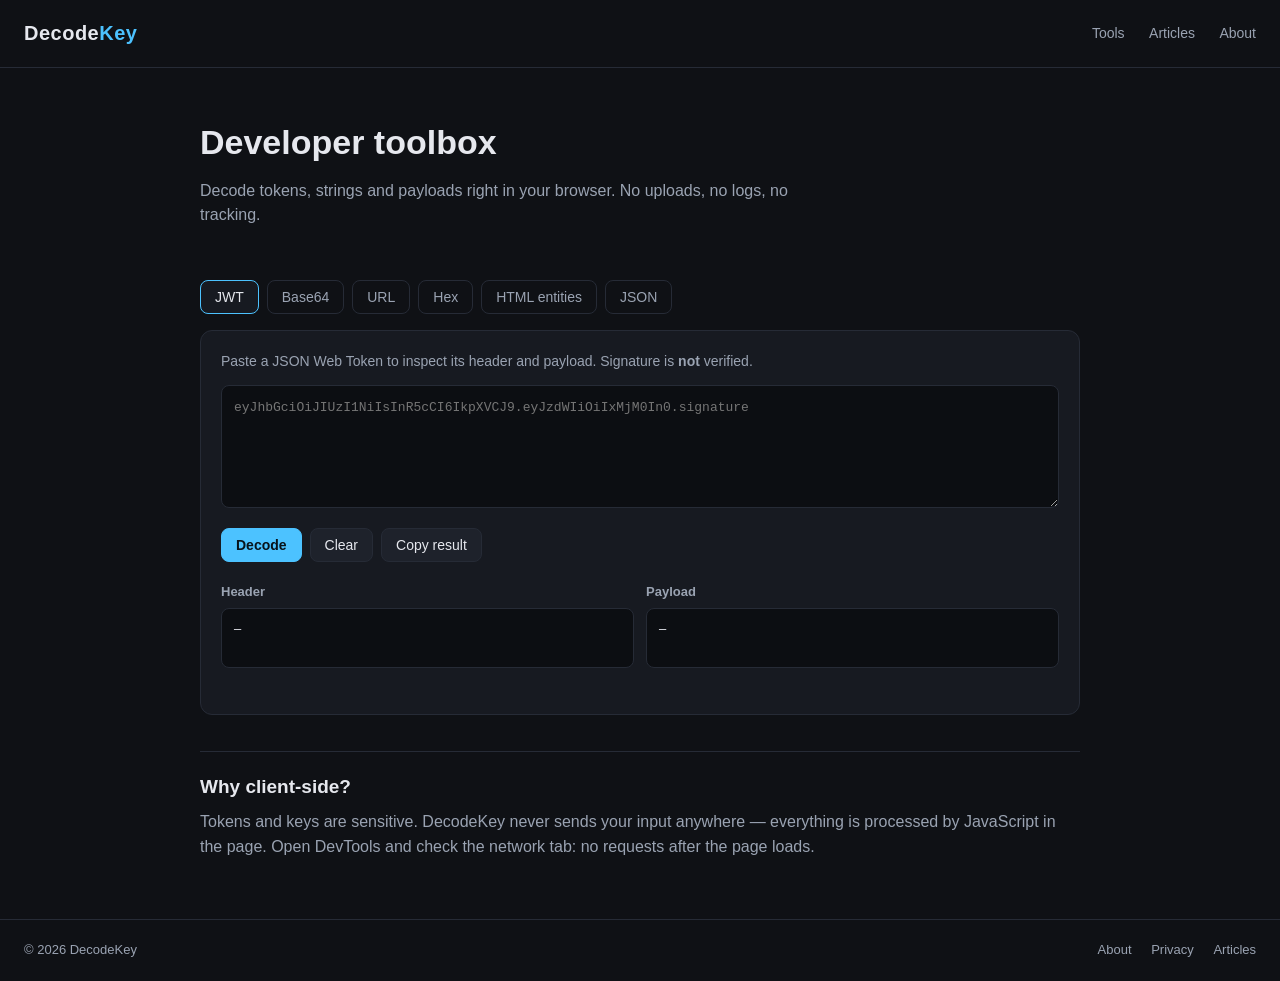
==== index.html @ 0d26626d "DecodeKey: client-side developer toolbox (JWT, Base64, URL, hex, HTML, JSON)" ====
<!doctype html>
<html lang="en">
<head>
  <meta charset="utf-8">
  <meta name="viewport" content="width=device-width, initial-scale=1">
  <title>DecodeKey — JWT, Base64, URL &amp; Hex Tools</title>
  <meta name="description" content="Free client-side developer tools: decode JWT tokens, Base64, URL-encoded strings, hex and HTML entities. Nothing leaves your browser.">
  <link rel="icon" href="/favicon.svg" type="image/svg+xml">
  <link rel="stylesheet" href="/css/style.css">
</head>
<body>
  <header class="site-header">
    <a class="logo" href="/">Decode<span>Key</span></a>
    <nav>
      <a href="/#tools">Tools</a>
      <a href="/articles/what-is-jwt.html">Articles</a>
      <a href="/about.html">About</a>
    </nav>
  </header>

  <main>
    <section class="hero">
      <h1>Developer toolbox</h1>
      <p class="lead">Decode tokens, strings and payloads right in your browser. No uploads, no logs, no tracking.</p>
    </section>

    <section id="tools" class="tools">
      <div class="tabs" role="tablist">
        <button class="tab active" data-tool="jwt" role="tab">JWT</button>
        <button class="tab" data-tool="base64" role="tab">Base64</button>
        <button class="tab" data-tool="url" role="tab">URL</button>
        <button class="tab" data-tool="hex" role="tab">Hex</button>
        <button class="tab" data-tool="html" role="tab">HTML entities</button>
        <button class="tab" data-tool="json" role="tab">JSON</button>
      </div>

      <div class="panel active" id="panel-jwt">
        <p class="hint">Paste a JSON Web Token to inspect its header and payload. Signature is <strong>not</strong> verified.</p>
        <textarea id="jwt-in" rows="5" placeholder="eyJhbGciOiJIUzI1NiIsInR5cCI6IkpXVCJ9.eyJzdWIiOiIxMjM0In0.signature"></textarea>
        <div class="actions">
          <button class="btn primary" id="jwt-decode">Decode</button>
          <button class="btn" id="jwt-clear">Clear</button>
          <button class="btn" id="jwt-copy">Copy result</button>
        </div>
        <div class="result-grid">
          <div><h3>Header</h3><pre id="jwt-header">—</pre></div>
          <div><h3>Payload</h3><pre id="jwt-payload">—</pre></div>
        </div>
        <p class="error" id="jwt-error"></p>
      </div>

      <div class="panel" id="panel-base64">
        <p class="hint">UTF-8 safe Base64. Works with JSON, tokens and binary-looking strings.</p>
        <textarea id="b64-in" rows="5" placeholder="Text or Base64…"></textarea>
        <div class="actions">
          <button class="btn primary" id="b64-encode">Encode</button>
          <button class="btn" id="b64-decode">Decode</button>
          <button class="btn" id="b64-copy">Copy result</button>
        </div>
        <textarea id="b64-out" rows="5" readonly placeholder="Result…"></textarea>
        <p class="error" id="b64-error"></p>
      </div>

      <div class="panel" id="panel-url">
        <p class="hint">Percent-encoding for query strings and paths.</p>
        <textarea id="url-in" rows="5" placeholder="hello world / привет"></textarea>
        <div class="actions">
          <button class="btn primary" id="url-encode">Encode</button>
          <button class="btn" id="url-decode">Decode</button>
          <button class="btn" id="url-copy">Copy result</button>
        </div>
        <textarea id="url-out" rows="5" readonly placeholder="Result…"></textarea>
        <p class="error" id="url-error"></p>
      </div>

      <div class="panel" id="panel-hex">
        <p class="hint">Text to hex bytes and back (UTF-8).</p>
        <textarea id="hex-in" rows="5" placeholder="Hello / 48 65 6c 6c 6f"></textarea>
        <div class="actions">
          <button class="btn primary" id="hex-encode">To hex</button>
          <button class="btn" id="hex-decode">From hex</button>
          <button class="btn" id="hex-copy">Copy result</button>
        </div>
        <textarea id="hex-out" rows="5" readonly placeholder="Result…"></textarea>
        <p class="error" id="hex-error"></p>
      </div>

      <div class="panel" id="panel-html">
        <p class="hint">Escape markup before inserting user input into HTML.</p>
        <textarea id="html-in" rows="5" placeholder="<b>Hi &amp; welcome</b>"></textarea>
        <div class="actions">
          <button class="btn primary" id="html-encode">Escape</button>
          <button class="btn" id="html-decode">Unescape</button>
          <button class="btn" id="html-copy">Copy result</button>
        </div>
        <textarea id="html-out" rows="5" readonly placeholder="Result…"></textarea>
      </div>

      <div class="panel" id="panel-json">
        <p class="hint">Format or minify JSON. Errors point to the exact position.</p>
        <textarea id="json-in" rows="6" placeholder='{"b":2,"a":[1,2,3]}'></textarea>
        <div class="actions">
          <button class="btn primary" id="json-format">Format</button>
          <button class="btn" id="json-minify">Minify</button>
          <button class="btn" id="json-copy">Copy result</button>
        </div>
        <textarea id="json-out" rows="6" readonly placeholder="Result…"></textarea>
        <p class="error" id="json-error"></p>
      </div>
    </section>

    <section class="note">
      <h2>Why client-side?</h2>
      <p>Tokens and keys are sensitive. DecodeKey never sends your input anywhere — everything is processed by JavaScript in the page. Open DevTools and check the network tab: no requests after the page loads.</p>
    </section>
  </main>

  <footer class="site-footer">
    <span>© 2026 DecodeKey</span>
    <nav>
      <a href="/about.html">About</a>
      <a href="/privacy.html">Privacy</a>
      <a href="/articles/what-is-jwt.html">Articles</a>
    </nav>
  </footer>

  <script src="/js/app.js"></script>
</body>
</html>
---- css/style.css ----
:root {
  --bg: #0f1115;
  --panel: #171a21;
  --border: #262b36;
  --text: #e6e8ee;
  --muted: #9aa3b2;
  --accent: #4cc2ff;
  --accent-2: #7ee787;
  --error: #ff6b6b;
}

* { box-sizing: border-box; }

body {
  margin: 0;
  background: var(--bg);
  color: var(--text);
  font: 16px/1.55 -apple-system, BlinkMacSystemFont, "Segoe UI", Roboto, Ubuntu, sans-serif;
}

a { color: var(--accent); text-decoration: none; }
a:hover { text-decoration: underline; }

.site-header {
  display: flex;
  align-items: center;
  justify-content: space-between;
  padding: 18px 24px;
  border-bottom: 1px solid var(--border);
}

.logo {
  font-weight: 700;
  font-size: 20px;
  color: var(--text);
  letter-spacing: .5px;
}
.logo span { color: var(--accent); }

.site-header nav a {
  margin-left: 20px;
  color: var(--muted);
  font-size: 14px;
}
.site-header nav a:hover { color: var(--text); }

main {
  max-width: 920px;
  margin: 0 auto;
  padding: 0 20px 60px;
}

.hero { padding: 48px 0 24px; }
.hero h1 { margin: 0 0 10px; font-size: 34px; }
.lead { color: var(--muted); margin: 0; max-width: 620px; }

.tabs {
  display: flex;
  flex-wrap: wrap;
  gap: 8px;
  margin: 28px 0 16px;
}

.tab {
  background: transparent;
  border: 1px solid var(--border);
  color: var(--muted);
  padding: 8px 14px;
  border-radius: 8px;
  cursor: pointer;
  font-size: 14px;
}
.tab:hover { color: var(--text); border-color: #38404f; }
.tab.active { background: var(--panel); color: var(--text); border-color: var(--accent); }

.panel { display: none; background: var(--panel); border: 1px solid var(--border); border-radius: 12px; padding: 20px; }
.panel.active { display: block; }

.hint { color: var(--muted); font-size: 14px; margin: 0 0 12px; }

textarea {
  width: 100%;
  background: #0c0e12;
  color: var(--text);
  border: 1px solid var(--border);
  border-radius: 8px;
  padding: 12px;
  font: 13px/1.5 ui-monospace, SFMono-Regular, Menlo, Consolas, monospace;
  resize: vertical;
}
textarea:focus { outline: none; border-color: var(--accent); }

.actions { display: flex; flex-wrap: wrap; gap: 8px; margin: 12px 0; }

.btn {
  background: #1e222b;
  border: 1px solid var(--border);
  color: var(--text);
  padding: 8px 14px;
  border-radius: 8px;
  cursor: pointer;
  font-size: 14px;
}
.btn:hover { border-color: #38404f; }
.btn.primary { background: var(--accent); color: #08131b; border-color: var(--accent); font-weight: 600; }

.result-grid { display: grid; grid-template-columns: 1fr 1fr; gap: 12px; }
.result-grid h3 { font-size: 13px; color: var(--muted); margin: 8px 0 6px; font-weight: 600; }
pre {
  background: #0c0e12;
  border: 1px solid var(--border);
  border-radius: 8px;
  padding: 12px;
  overflow: auto;
  font: 12px/1.5 ui-monospace, SFMono-Regular, Menlo, Consolas, monospace;
  min-height: 60px;
  margin: 0;
  white-space: pre-wrap;
  word-break: break-word;
}

.error { color: var(--error); font-size: 13px; min-height: 18px; margin: 8px 0 0; }

.note { margin-top: 36px; border-top: 1px solid var(--border); padding-top: 20px; }
.note h2 { font-size: 19px; margin: 0 0 8px; }
.note p { color: var(--muted); margin: 0; }

.site-footer {
  border-top: 1px solid var(--border);
  padding: 20px 24px;
  display: flex;
  justify-content: space-between;
  color: var(--muted);
  font-size: 13px;
}
.site-footer nav a { margin-left: 16px; color: var(--muted); }

article.page { padding: 40px 0; }
article.page h1 { font-size: 30px; margin: 0 0 8px; }
article.page .meta { color: var(--muted); font-size: 13px; margin-bottom: 24px; }
article.page h2 { font-size: 20px; margin: 28px 0 10px; }
article.page p, article.page li { color: #c9cfda; }
article.page code { background: #0c0e12; border: 1px solid var(--border); border-radius: 4px; padding: 1px 5px; font-size: 13px; }
article.page pre { margin: 12px 0; }

@media (max-width: 640px) {
  .result-grid { grid-template-columns: 1fr; }
  .hero h1 { font-size: 27px; }
  .site-header nav a { margin-left: 12px; }
}
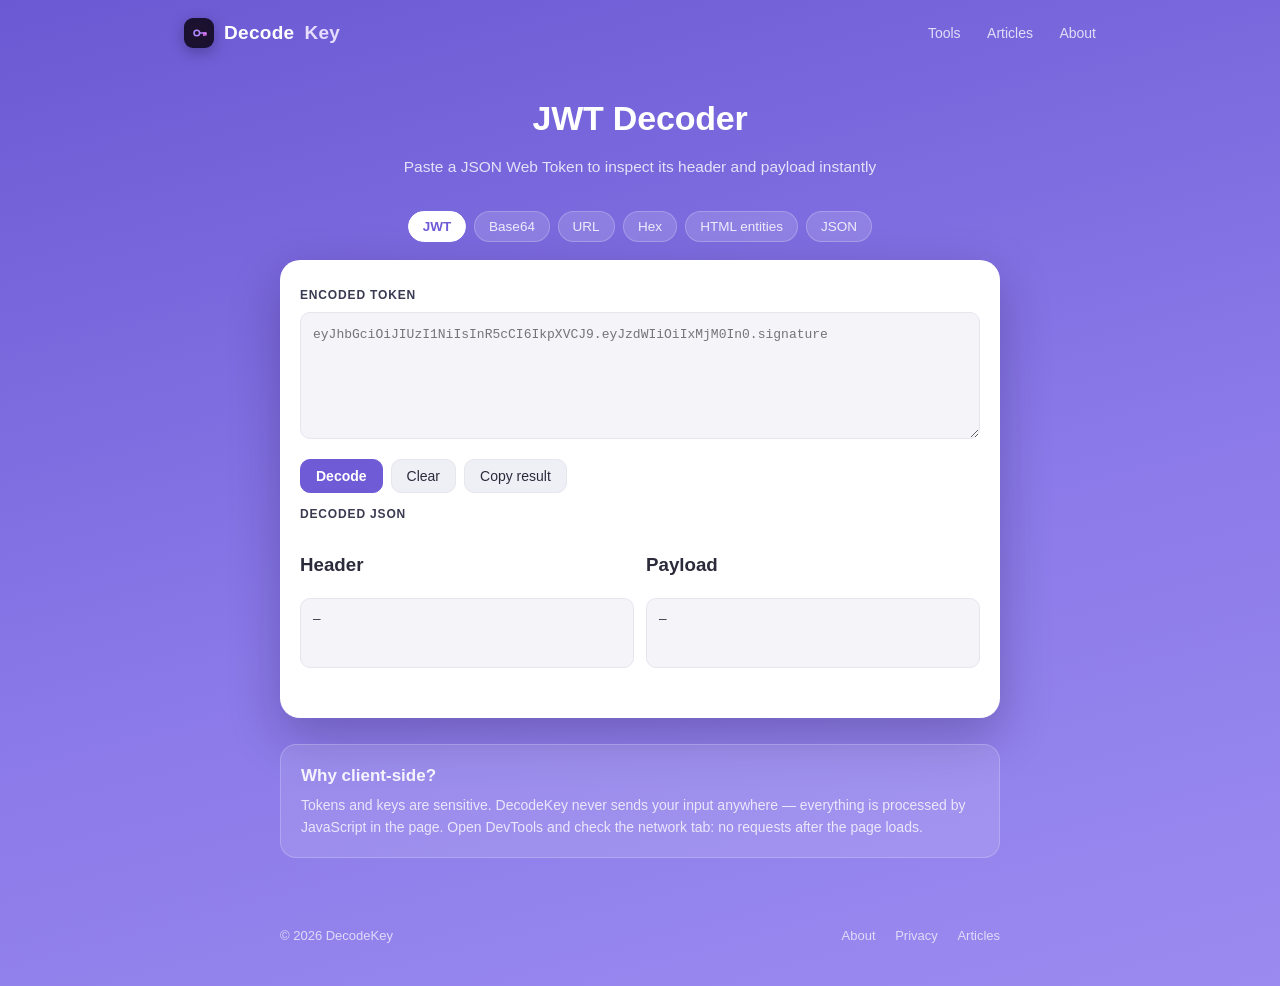
==== commit 3e79b0a9: "style: restore purple JWT decoder look" ====
--- a/index.html
+++ b/index.html
@@ -20,8 +20,8 @@
 
   <main>
     <section class="hero">
-      <h1>Developer toolbox</h1>
-      <p class="lead">Decode tokens, strings and payloads right in your browser. No uploads, no logs, no tracking.</p>
+      <h1>JWT Decoder</h1>
+      <p class="lead">Paste a JSON Web Token to inspect its header and payload instantly</p>
     </section>
 
     <section id="tools" class="tools">
@@ -35,13 +35,14 @@
       </div>
 
       <div class="panel active" id="panel-jwt">
-        <p class="hint">Paste a JSON Web Token to inspect its header and payload. Signature is <strong>not</strong> verified.</p>
+        <p class="label">Encoded token</p>
         <textarea id="jwt-in" rows="5" placeholder="eyJhbGciOiJIUzI1NiIsInR5cCI6IkpXVCJ9.eyJzdWIiOiIxMjM0In0.signature"></textarea>
         <div class="actions">
           <button class="btn primary" id="jwt-decode">Decode</button>
           <button class="btn" id="jwt-clear">Clear</button>
           <button class="btn" id="jwt-copy">Copy result</button>
         </div>
+        <p class="label">Decoded JSON</p>
         <div class="result-grid">
           <div><h3>Header</h3><pre id="jwt-header">—</pre></div>
           <div><h3>Payload</h3><pre id="jwt-payload">—</pre></div>
--- a/css/style.css
+++ b/css/style.css
@@ -1,24 +1,26 @@
 :root {
-  --bg: #0f1115;
-  --panel: #171a21;
-  --border: #262b36;
-  --text: #e6e8ee;
-  --muted: #9aa3b2;
-  --accent: #4cc2ff;
-  --accent-2: #7ee787;
-  --error: #ff6b6b;
+  --violet-1: #6b59d3;
+  --violet-2: #8a79e8;
+  --ink: #2b2b3c;
+  --muted: #6b6b80;
+  --panel: #ffffff;
+  --field: #f4f4f9;
+  --field-border: #e6e6ef;
+  --accent: #6f5bd6;
+  --error: #d6455d;
 }
 
 * { box-sizing: border-box; }
 
 body {
   margin: 0;
-  background: var(--bg);
-  color: var(--text);
+  min-height: 100vh;
+  background: linear-gradient(165deg, var(--violet-1) 0%, var(--violet-2) 55%, #9b8bf0 100%);
+  color: #fff;
   font: 16px/1.55 -apple-system, BlinkMacSystemFont, "Segoe UI", Roboto, Ubuntu, sans-serif;
 }
 
-a { color: var(--accent); text-decoration: none; }
+a { color: inherit; text-decoration: none; }
 a:hover { text-decoration: underline; }
 
 .site-header {
@@ -26,94 +28,125 @@
   align-items: center;
   justify-content: space-between;
   padding: 18px 24px;
-  border-bottom: 1px solid var(--border);
+  max-width: 960px;
+  margin: 0 auto;
 }
 
 .logo {
+  display: inline-flex;
+  align-items: center;
+  gap: 10px;
   font-weight: 700;
-  font-size: 20px;
-  color: var(--text);
-  letter-spacing: .5px;
-}
-.logo span { color: var(--accent); }
+  font-size: 19px;
+  color: #fff;
+  letter-spacing: .3px;
+}
+.logo::before {
+  content: "";
+  width: 30px;
+  height: 30px;
+  border-radius: 9px;
+  background: #1a1030 url("/favicon.svg") center / 20px 20px no-repeat;
+  box-shadow: 0 4px 14px rgba(26, 16, 48, .35);
+}
+.logo span { color: #e7ddff; }
 
 .site-header nav a {
-  margin-left: 20px;
-  color: var(--muted);
+  margin-left: 22px;
+  color: rgba(255, 255, 255, .78);
   font-size: 14px;
 }
-.site-header nav a:hover { color: var(--text); }
+.site-header nav a:hover { color: #fff; }
 
 main {
-  max-width: 920px;
+  max-width: 760px;
   margin: 0 auto;
   padding: 0 20px 60px;
 }
 
-.hero { padding: 48px 0 24px; }
-.hero h1 { margin: 0 0 10px; font-size: 34px; }
-.lead { color: var(--muted); margin: 0; max-width: 620px; }
+.hero { padding: 26px 0 22px; text-align: center; }
+.hero h1 { margin: 0 0 10px; font-size: 34px; font-weight: 600; letter-spacing: -.2px; }
+.lead { color: rgba(255, 255, 255, .8); margin: 0 auto; max-width: 520px; font-size: 15.5px; }
 
 .tabs {
   display: flex;
   flex-wrap: wrap;
+  justify-content: center;
   gap: 8px;
-  margin: 28px 0 16px;
+  margin: 10px 0 18px;
 }
 
 .tab {
-  background: transparent;
-  border: 1px solid var(--border);
-  color: var(--muted);
-  padding: 8px 14px;
-  border-radius: 8px;
+  background: rgba(255, 255, 255, .14);
+  border: 1px solid rgba(255, 255, 255, .22);
+  color: rgba(255, 255, 255, .85);
+  padding: 7px 14px;
+  border-radius: 999px;
+  cursor: pointer;
+  font-size: 13.5px;
+  backdrop-filter: blur(6px);
+}
+.tab:hover { background: rgba(255, 255, 255, .22); color: #fff; }
+.tab.active { background: #fff; color: var(--accent); border-color: #fff; font-weight: 600; }
+
+.panel {
+  display: none;
+  background: var(--panel);
+  color: var(--ink);
+  border-radius: 20px;
+  padding: 20px 20px 24px;
+  box-shadow: 0 18px 50px rgba(28, 16, 60, .28);
+}
+.panel.active { display: block; }
+
+.label {
+  text-transform: uppercase;
+  letter-spacing: .07em;
+  font-size: 12px;
+  font-weight: 700;
+  color: #3a3a52;
+  margin: 6px 0 8px;
+}
+
+.hint { color: var(--muted); font-size: 13px; margin: 0 0 12px; }
+
+textarea {
+  width: 100%;
+  background: var(--field);
+  color: var(--ink);
+  border: 1px solid var(--field-border);
+  border-radius: 10px;
+  padding: 12px;
+  font: 13px/1.55 ui-monospace, SFMono-Regular, Menlo, Consolas, monospace;
+  resize: vertical;
+}
+textarea:focus { outline: none; border-color: var(--accent); box-shadow: 0 0 0 3px rgba(111, 91, 214, .15); }
+
+.actions { display: flex; flex-wrap: wrap; gap: 8px; margin: 12px 0; }
+
+.btn {
+  background: #efeff6;
+  border: 1px solid var(--field-border);
+  color: var(--ink);
+  padding: 8px 15px;
+  border-radius: 10px;
   cursor: pointer;
   font-size: 14px;
 }
-.tab:hover { color: var(--text); border-color: #38404f; }
-.tab.active { background: var(--panel); color: var(--text); border-color: var(--accent); }
-
-.panel { display: none; background: var(--panel); border: 1px solid var(--border); border-radius: 12px; padding: 20px; }
-.panel.active { display: block; }
-
-.hint { color: var(--muted); font-size: 14px; margin: 0 0 12px; }
-
-textarea {
-  width: 100%;
-  background: #0c0e12;
-  color: var(--text);
-  border: 1px solid var(--border);
-  border-radius: 8px;
-  padding: 12px;
-  font: 13px/1.5 ui-monospace, SFMono-Regular, Menlo, Consolas, monospace;
-  resize: vertical;
-}
-textarea:focus { outline: none; border-color: var(--accent); }
-
-.actions { display: flex; flex-wrap: wrap; gap: 8px; margin: 12px 0; }
-
-.btn {
-  background: #1e222b;
-  border: 1px solid var(--border);
-  color: var(--text);
-  padding: 8px 14px;
-  border-radius: 8px;
-  cursor: pointer;
-  font-size: 14px;
-}
-.btn:hover { border-color: #38404f; }
-.btn.primary { background: var(--accent); color: #08131b; border-color: var(--accent); font-weight: 600; }
+.btn:hover { background: #e8e8f2; }
+.btn.primary { background: var(--accent); color: #fff; border-color: var(--accent); font-weight: 600; }
+.btn.primary:hover { background: #5f4cc4; }
 
 .result-grid { display: grid; grid-template-columns: 1fr 1fr; gap: 12px; }
-.result-grid h3 { font-size: 13px; color: var(--muted); margin: 8px 0 6px; font-weight: 600; }
 pre {
-  background: #0c0e12;
-  border: 1px solid var(--border);
-  border-radius: 8px;
+  background: var(--field);
+  border: 1px solid var(--field-border);
+  border-radius: 10px;
   padding: 12px;
   overflow: auto;
-  font: 12px/1.5 ui-monospace, SFMono-Regular, Menlo, Consolas, monospace;
-  min-height: 60px;
+  color: var(--ink);
+  font: 12.5px/1.55 ui-monospace, SFMono-Regular, Menlo, Consolas, monospace;
+  min-height: 70px;
   margin: 0;
   white-space: pre-wrap;
   word-break: break-word;
@@ -121,30 +154,48 @@
 
 .error { color: var(--error); font-size: 13px; min-height: 18px; margin: 8px 0 0; }
 
-.note { margin-top: 36px; border-top: 1px solid var(--border); padding-top: 20px; }
-.note h2 { font-size: 19px; margin: 0 0 8px; }
-.note p { color: var(--muted); margin: 0; }
+.note {
+  margin-top: 26px;
+  background: rgba(255, 255, 255, .12);
+  border: 1px solid rgba(255, 255, 255, .2);
+  border-radius: 16px;
+  padding: 18px 20px;
+  color: rgba(255, 255, 255, .9);
+}
+.note h2 { font-size: 17px; margin: 0 0 6px; }
+.note p { margin: 0; color: rgba(255, 255, 255, .78); font-size: 14px; }
 
 .site-footer {
-  border-top: 1px solid var(--border);
-  padding: 20px 24px;
+  max-width: 760px;
+  margin: 0 auto;
+  padding: 8px 20px 40px;
   display: flex;
   justify-content: space-between;
-  color: var(--muted);
+  color: rgba(255, 255, 255, .7);
   font-size: 13px;
 }
-.site-footer nav a { margin-left: 16px; color: var(--muted); }
-
-article.page { padding: 40px 0; }
+.site-footer nav a { margin-left: 16px; color: rgba(255, 255, 255, .7); }
+.site-footer nav a:hover { color: #fff; }
+
+article.page {
+  background: #fff;
+  color: var(--ink);
+  border-radius: 20px;
+  padding: 28px 26px 32px;
+  box-shadow: 0 18px 50px rgba(28, 16, 60, .28);
+  margin-top: 10px;
+}
 article.page h1 { font-size: 30px; margin: 0 0 8px; }
-article.page .meta { color: var(--muted); font-size: 13px; margin-bottom: 24px; }
-article.page h2 { font-size: 20px; margin: 28px 0 10px; }
-article.page p, article.page li { color: #c9cfda; }
-article.page code { background: #0c0e12; border: 1px solid var(--border); border-radius: 4px; padding: 1px 5px; font-size: 13px; }
+article.page .meta { color: var(--muted); font-size: 13px; margin-bottom: 22px; }
+article.page h2 { font-size: 20px; margin: 26px 0 10px; }
+article.page p, article.page li { color: #3c3c52; }
+article.page a { color: var(--accent); }
+article.page code { background: var(--field); border: 1px solid var(--field-border); border-radius: 4px; padding: 1px 5px; font-size: 13px; }
 article.page pre { margin: 12px 0; }
 
 @media (max-width: 640px) {
   .result-grid { grid-template-columns: 1fr; }
-  .hero h1 { font-size: 27px; }
+  .hero h1 { font-size: 28px; }
   .site-header nav a { margin-left: 12px; }
-}
+  .site-header { padding: 14px 16px; }
+}
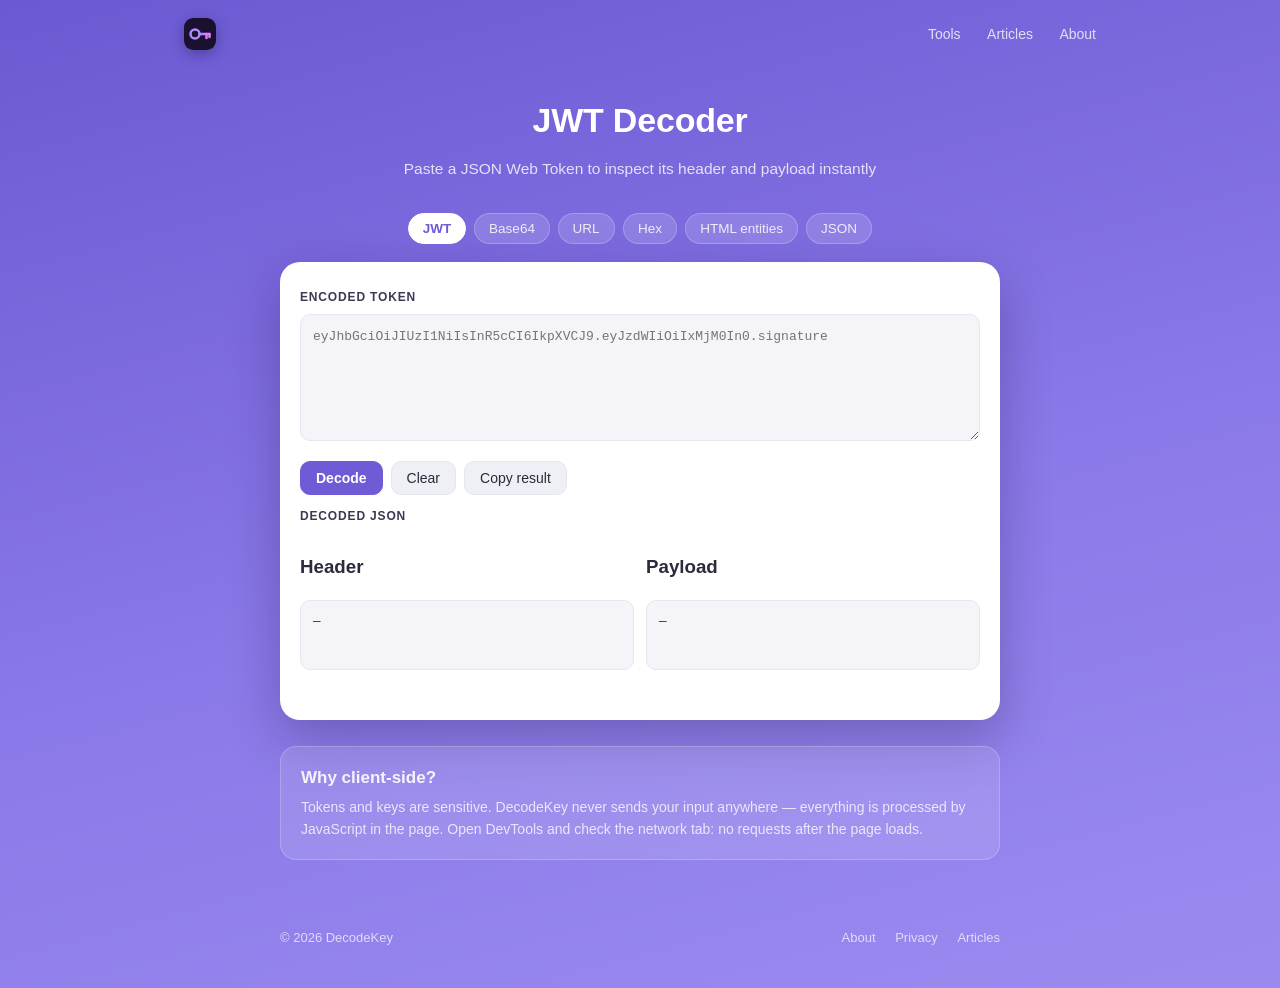
==== commit 66460a00: "style: logo-only header" ====
--- a/index.html
+++ b/index.html
@@ -10,7 +10,7 @@
 </head>
 <body>
   <header class="site-header">
-    <a class="logo" href="/">Decode<span>Key</span></a>
+    <a class="logo" href="/" aria-label="DecodeKey"></a>
     <nav>
       <a href="/#tools">Tools</a>
       <a href="/articles/what-is-jwt.html">Articles</a>
--- a/css/style.css
+++ b/css/style.css
@@ -35,7 +35,7 @@
 .logo {
   display: inline-flex;
   align-items: center;
-  gap: 10px;
+  gap: 0;
   font-weight: 700;
   font-size: 19px;
   color: #fff;
@@ -43,11 +43,11 @@
 }
 .logo::before {
   content: "";
-  width: 30px;
-  height: 30px;
+  width: 32px;
+  height: 32px;
+  background: url("/logo.svg") center / contain no-repeat;
+  box-shadow: 0 4px 14px rgba(26, 16, 48, .35);
   border-radius: 9px;
-  background: #1a1030 url("/favicon.svg") center / 20px 20px no-repeat;
-  box-shadow: 0 4px 14px rgba(26, 16, 48, .35);
 }
 .logo span { color: #e7ddff; }
 
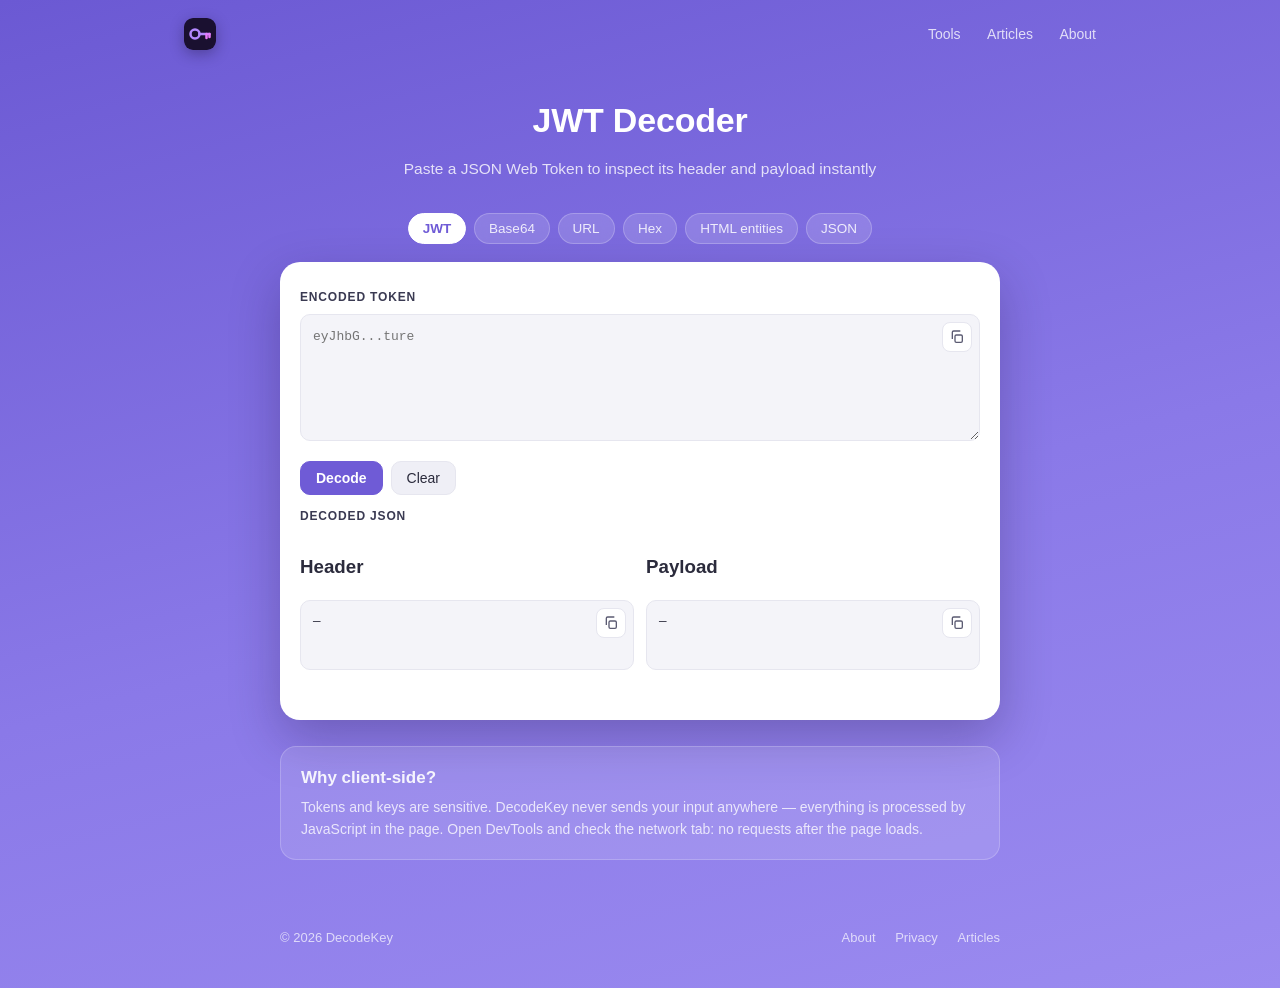
==== commit ed34cf1d: "ui: copy icon in the corner of each field" ====
--- a/index.html
+++ b/index.html
@@ -36,76 +36,141 @@
 
       <div class="panel active" id="panel-jwt">
         <p class="label">Encoded token</p>
-        <textarea id="jwt-in" rows="5" placeholder="eyJhbGciOiJIUzI1NiIsInR5cCI6IkpXVCJ9.eyJzdWIiOiIxMjM0In0.signature"></textarea>
+        <div class="box">
+          <textarea id="jwt-in" rows="5" placeholder="eyJhbG...ture"></textarea>
+          <button class="copy" data-copy="jwt-in" aria-label="Copy token">
+            <svg viewBox="0 0 24 24" fill="none" stroke="currentColor" stroke-width="2"><rect x="9" y="9" width="11" height="11" rx="2"/><path d="M5 15V5a2 2 0 0 1 2-2h10"/></svg>
+          </button>
+        </div>
         <div class="actions">
           <button class="btn primary" id="jwt-decode">Decode</button>
           <button class="btn" id="jwt-clear">Clear</button>
-          <button class="btn" id="jwt-copy">Copy result</button>
         </div>
         <p class="label">Decoded JSON</p>
         <div class="result-grid">
-          <div><h3>Header</h3><pre id="jwt-header">—</pre></div>
-          <div><h3>Payload</h3><pre id="jwt-payload">—</pre></div>
+          <div>
+            <h3>Header</h3>
+            <div class="box">
+              <pre id="jwt-header">—</pre>
+              <button class="copy" data-copy="jwt-header" aria-label="Copy header">
+                <svg viewBox="0 0 24 24" fill="none" stroke="currentColor" stroke-width="2"><rect x="9" y="9" width="11" height="11" rx="2"/><path d="M5 15V5a2 2 0 0 1 2-2h10"/></svg>
+              </button>
+            </div>
+          </div>
+          <div>
+            <h3>Payload</h3>
+            <div class="box">
+              <pre id="jwt-payload">—</pre>
+              <button class="copy" data-copy="jwt-payload" aria-label="Copy payload">
+                <svg viewBox="0 0 24 24" fill="none" stroke="currentColor" stroke-width="2"><rect x="9" y="9" width="11" height="11" rx="2"/><path d="M5 15V5a2 2 0 0 1 2-2h10"/></svg>
+              </button>
+            </div>
+          </div>
         </div>
         <p class="error" id="jwt-error"></p>
       </div>
 
       <div class="panel" id="panel-base64">
         <p class="hint">UTF-8 safe Base64. Works with JSON, tokens and binary-looking strings.</p>
-        <textarea id="b64-in" rows="5" placeholder="Text or Base64…"></textarea>
+        <div class="box">
+          <textarea id="b64-in" rows="5" placeholder="Text or Base64…"></textarea>
+          <button class="copy" data-copy="b64-in" aria-label="Copy input">
+            <svg viewBox="0 0 24 24" fill="none" stroke="currentColor" stroke-width="2"><rect x="9" y="9" width="11" height="11" rx="2"/><path d="M5 15V5a2 2 0 0 1 2-2h10"/></svg>
+          </button>
+        </div>
         <div class="actions">
           <button class="btn primary" id="b64-encode">Encode</button>
           <button class="btn" id="b64-decode">Decode</button>
-          <button class="btn" id="b64-copy">Copy result</button>
         </div>
-        <textarea id="b64-out" rows="5" readonly placeholder="Result…"></textarea>
+        <div class="box">
+          <textarea id="b64-out" rows="5" readonly placeholder="Result…"></textarea>
+          <button class="copy" data-copy="b64-out" aria-label="Copy result">
+            <svg viewBox="0 0 24 24" fill="none" stroke="currentColor" stroke-width="2"><rect x="9" y="9" width="11" height="11" rx="2"/><path d="M5 15V5a2 2 0 0 1 2-2h10"/></svg>
+          </button>
+        </div>
         <p class="error" id="b64-error"></p>
       </div>
 
       <div class="panel" id="panel-url">
         <p class="hint">Percent-encoding for query strings and paths.</p>
-        <textarea id="url-in" rows="5" placeholder="hello world / привет"></textarea>
+        <div class="box">
+          <textarea id="url-in" rows="5" placeholder="hello world / привет"></textarea>
+          <button class="copy" data-copy="url-in" aria-label="Copy input">
+            <svg viewBox="0 0 24 24" fill="none" stroke="currentColor" stroke-width="2"><rect x="9" y="9" width="11" height="11" rx="2"/><path d="M5 15V5a2 2 0 0 1 2-2h10"/></svg>
+          </button>
+        </div>
         <div class="actions">
           <button class="btn primary" id="url-encode">Encode</button>
           <button class="btn" id="url-decode">Decode</button>
-          <button class="btn" id="url-copy">Copy result</button>
         </div>
-        <textarea id="url-out" rows="5" readonly placeholder="Result…"></textarea>
+        <div class="box">
+          <textarea id="url-out" rows="5" readonly placeholder="Result…"></textarea>
+          <button class="copy" data-copy="url-out" aria-label="Copy result">
+            <svg viewBox="0 0 24 24" fill="none" stroke="currentColor" stroke-width="2"><rect x="9" y="9" width="11" height="11" rx="2"/><path d="M5 15V5a2 2 0 0 1 2-2h10"/></svg>
+          </button>
+        </div>
         <p class="error" id="url-error"></p>
       </div>
 
       <div class="panel" id="panel-hex">
         <p class="hint">Text to hex bytes and back (UTF-8).</p>
-        <textarea id="hex-in" rows="5" placeholder="Hello / 48 65 6c 6c 6f"></textarea>
+        <div class="box">
+          <textarea id="hex-in" rows="5" placeholder="Hello / 48 65 6c 6c 6f"></textarea>
+          <button class="copy" data-copy="hex-in" aria-label="Copy input">
+            <svg viewBox="0 0 24 24" fill="none" stroke="currentColor" stroke-width="2"><rect x="9" y="9" width="11" height="11" rx="2"/><path d="M5 15V5a2 2 0 0 1 2-2h10"/></svg>
+          </button>
+        </div>
         <div class="actions">
           <button class="btn primary" id="hex-encode">To hex</button>
           <button class="btn" id="hex-decode">From hex</button>
-          <button class="btn" id="hex-copy">Copy result</button>
         </div>
-        <textarea id="hex-out" rows="5" readonly placeholder="Result…"></textarea>
+        <div class="box">
+          <textarea id="hex-out" rows="5" readonly placeholder="Result…"></textarea>
+          <button class="copy" data-copy="hex-out" aria-label="Copy result">
+            <svg viewBox="0 0 24 24" fill="none" stroke="currentColor" stroke-width="2"><rect x="9" y="9" width="11" height="11" rx="2"/><path d="M5 15V5a2 2 0 0 1 2-2h10"/></svg>
+          </button>
+        </div>
         <p class="error" id="hex-error"></p>
       </div>
 
       <div class="panel" id="panel-html">
         <p class="hint">Escape markup before inserting user input into HTML.</p>
-        <textarea id="html-in" rows="5" placeholder="<b>Hi &amp; welcome</b>"></textarea>
+        <div class="box">
+          <textarea id="html-in" rows="5" placeholder="<b>Hi &amp; welcome</b>"></textarea>
+          <button class="copy" data-copy="html-in" aria-label="Copy input">
+            <svg viewBox="0 0 24 24" fill="none" stroke="currentColor" stroke-width="2"><rect x="9" y="9" width="11" height="11" rx="2"/><path d="M5 15V5a2 2 0 0 1 2-2h10"/></svg>
+          </button>
+        </div>
         <div class="actions">
           <button class="btn primary" id="html-encode">Escape</button>
           <button class="btn" id="html-decode">Unescape</button>
-          <button class="btn" id="html-copy">Copy result</button>
         </div>
-        <textarea id="html-out" rows="5" readonly placeholder="Result…"></textarea>
+        <div class="box">
+          <textarea id="html-out" rows="5" readonly placeholder="Result…"></textarea>
+          <button class="copy" data-copy="html-out" aria-label="Copy result">
+            <svg viewBox="0 0 24 24" fill="none" stroke="currentColor" stroke-width="2"><rect x="9" y="9" width="11" height="11" rx="2"/><path d="M5 15V5a2 2 0 0 1 2-2h10"/></svg>
+          </button>
+        </div>
       </div>
 
       <div class="panel" id="panel-json">
         <p class="hint">Format or minify JSON. Errors point to the exact position.</p>
-        <textarea id="json-in" rows="6" placeholder='{"b":2,"a":[1,2,3]}'></textarea>
+        <div class="box">
+          <textarea id="json-in" rows="6" placeholder='{"b":2,"a":[1,2,3]}'></textarea>
+          <button class="copy" data-copy="json-in" aria-label="Copy input">
+            <svg viewBox="0 0 24 24" fill="none" stroke="currentColor" stroke-width="2"><rect x="9" y="9" width="11" height="11" rx="2"/><path d="M5 15V5a2 2 0 0 1 2-2h10"/></svg>
+          </button>
+        </div>
         <div class="actions">
           <button class="btn primary" id="json-format">Format</button>
           <button class="btn" id="json-minify">Minify</button>
-          <button class="btn" id="json-copy">Copy result</button>
         </div>
-        <textarea id="json-out" rows="6" readonly placeholder="Result…"></textarea>
+        <div class="box">
+          <textarea id="json-out" rows="6" readonly placeholder="Result…"></textarea>
+          <button class="copy" data-copy="json-out" aria-label="Copy result">
+            <svg viewBox="0 0 24 24" fill="none" stroke="currentColor" stroke-width="2"><rect x="9" y="9" width="11" height="11" rx="2"/><path d="M5 15V5a2 2 0 0 1 2-2h10"/></svg>
+          </button>
+        </div>
         <p class="error" id="json-error"></p>
       </div>
     </section>
--- a/css/style.css
+++ b/css/style.css
@@ -110,6 +110,28 @@
 
 .hint { color: var(--muted); font-size: 13px; margin: 0 0 12px; }
 
+.box { position: relative; }
+.box textarea, .box pre { padding-right: 46px; }
+
+.copy {
+  position: absolute;
+  top: 8px;
+  right: 8px;
+  width: 30px;
+  height: 30px;
+  display: grid;
+  place-items: center;
+  background: rgba(255, 255, 255, .92);
+  border: 1px solid var(--field-border);
+  border-radius: 8px;
+  color: #5b5b72;
+  cursor: pointer;
+  transition: color .15s, border-color .15s;
+}
+.copy:hover { color: var(--accent); border-color: var(--accent); }
+.copy.copied { color: #2e9e6b; border-color: #2e9e6b; }
+.copy svg { width: 16px; height: 16px; }
+
 textarea {
   width: 100%;
   background: var(--field);
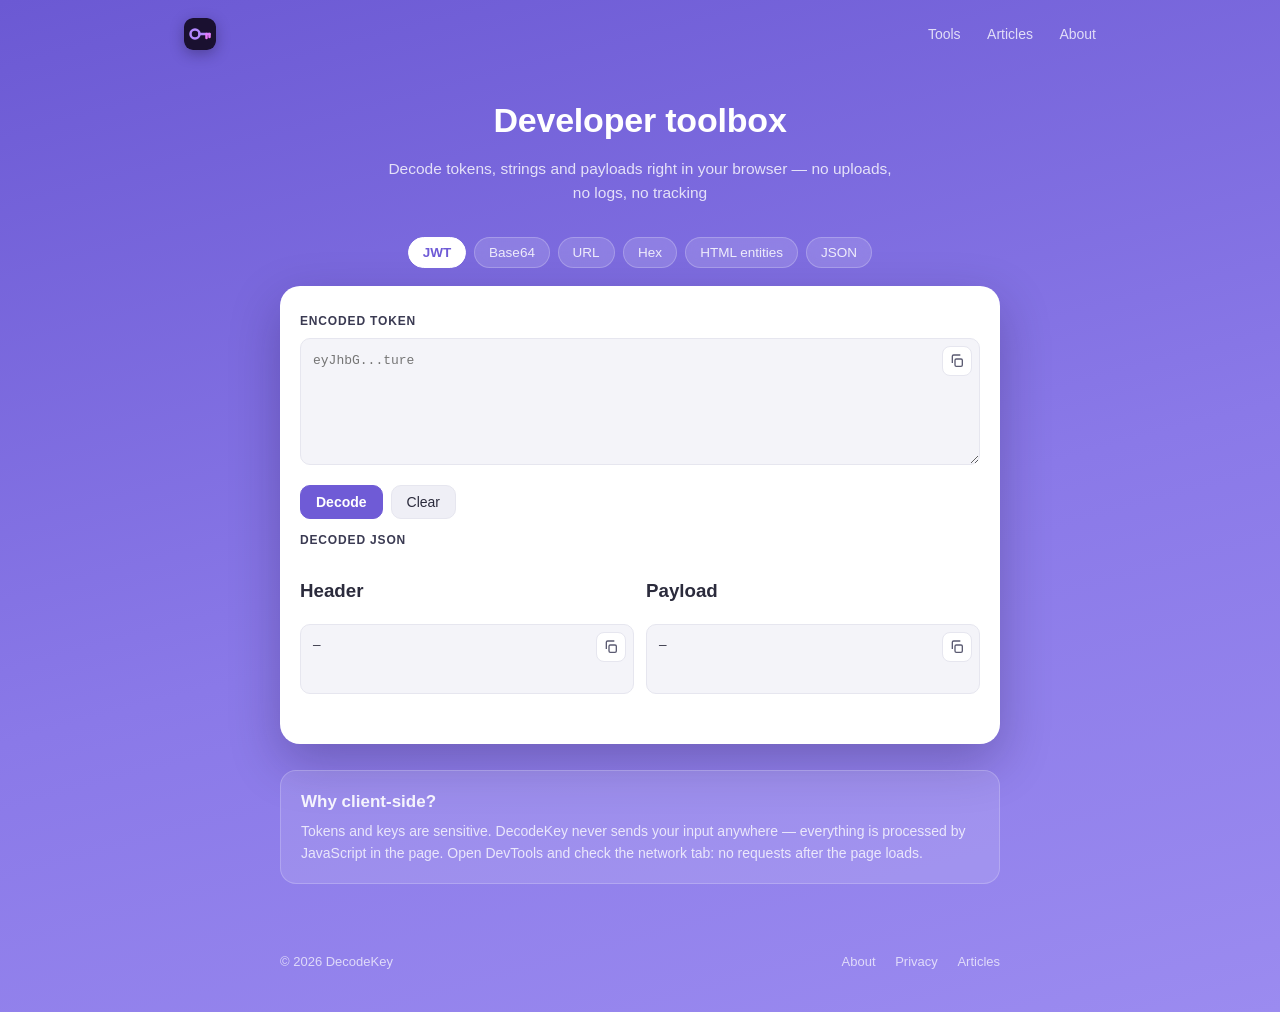
==== commit 0923808a: "copy: hero no longer says JWT only" ====
--- a/index.html
+++ b/index.html
@@ -3,7 +3,7 @@
 <head>
   <meta charset="utf-8">
   <meta name="viewport" content="width=device-width, initial-scale=1">
-  <title>DecodeKey — JWT, Base64, URL &amp; Hex Tools</title>
+  <title>DecodeKey — developer toolbox</title>
   <meta name="description" content="Free client-side developer tools: decode JWT tokens, Base64, URL-encoded strings, hex and HTML entities. Nothing leaves your browser.">
   <link rel="icon" href="/favicon.svg" type="image/svg+xml">
   <link rel="stylesheet" href="/css/style.css">
@@ -20,8 +20,8 @@
 
   <main>
     <section class="hero">
-      <h1>JWT Decoder</h1>
-      <p class="lead">Paste a JSON Web Token to inspect its header and payload instantly</p>
+      <h1>Developer toolbox</h1>
+      <p class="lead">Decode tokens, strings and payloads right in your browser — no uploads, no logs, no tracking</p>
     </section>
 
     <section id="tools" class="tools">
